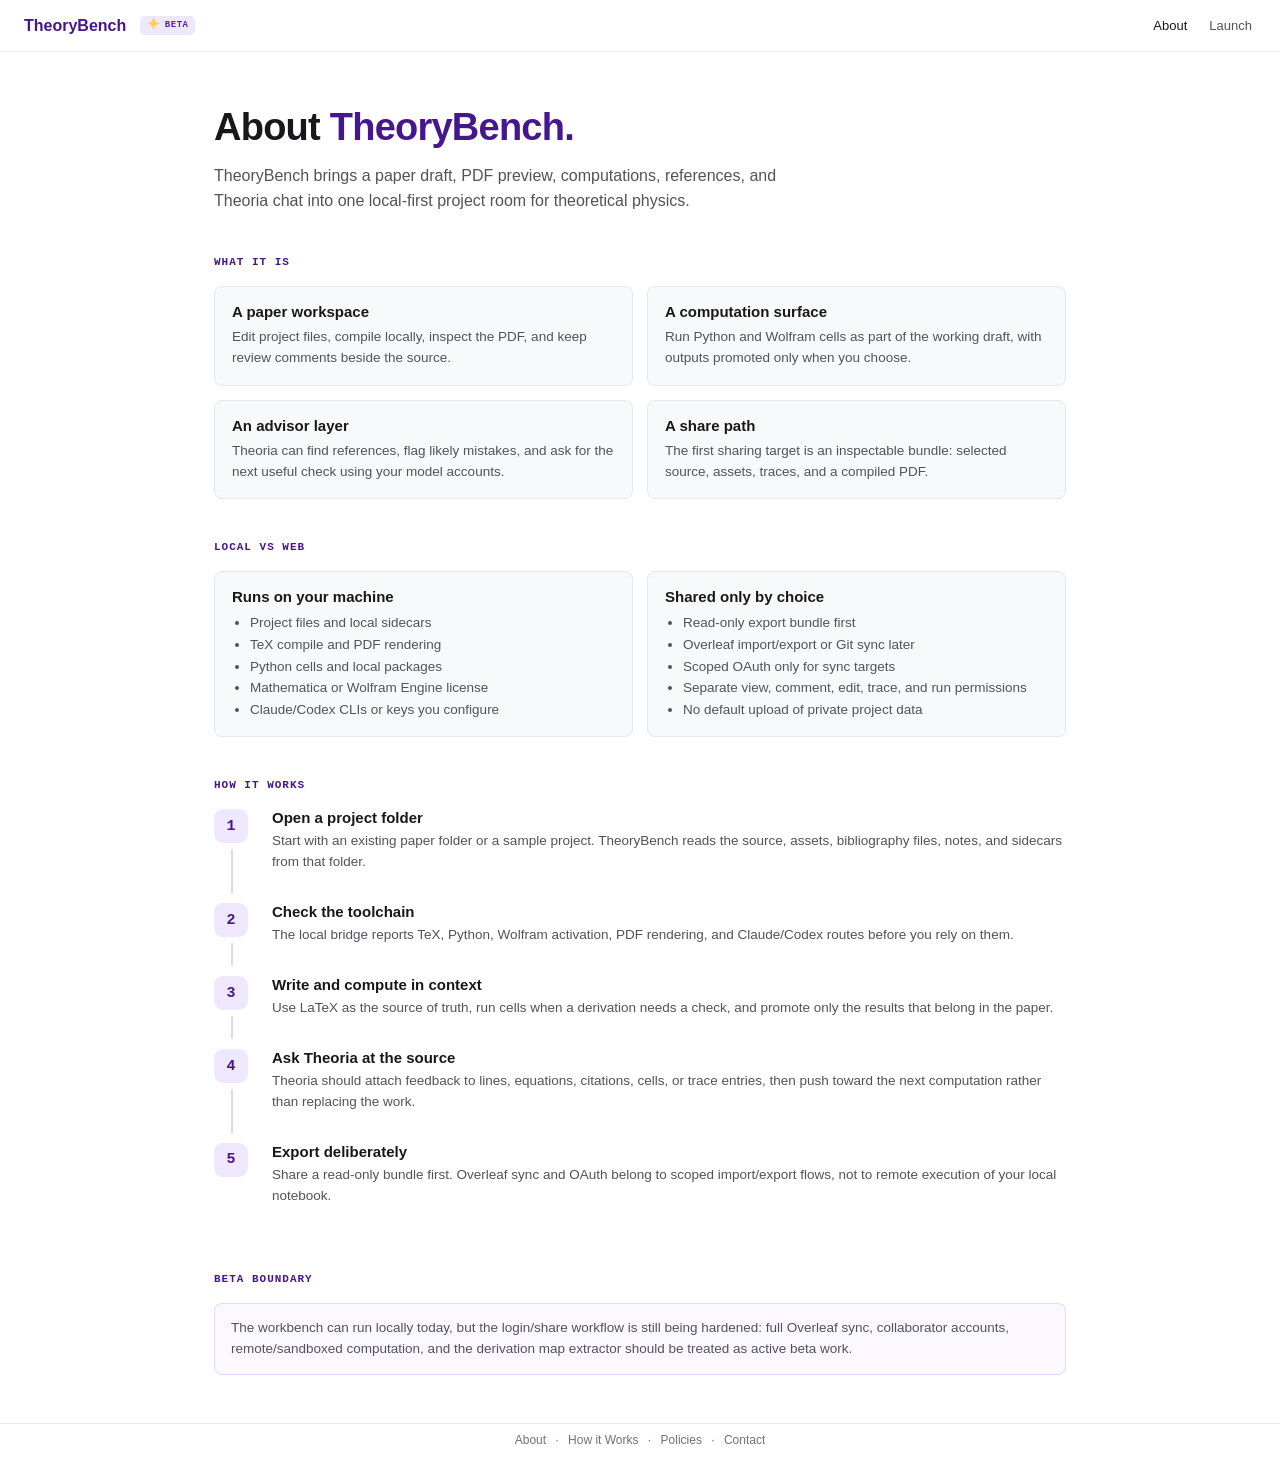
==== about.html @ 71f3ba2c "Publish TheoryBench static site (marketing + demo) for Cloudflare Pages" ====
<!doctype html>
<html lang="en">
<head>
  <meta charset="utf-8" />
  <meta name="viewport" content="width=device-width, initial-scale=1" />
  <title>TheoryBench — About</title>
  <style>
    :root {
      --sans:-apple-system,BlinkMacSystemFont,'Segoe UI',Roboto,sans-serif;
      --mono:'SF Mono',ui-monospace,Menlo,Consolas,monospace;
      --bg:#ffffff; --panel:#f8f9fa; --line:#e5e7eb; --line-soft:#f0f0f0;
      --ink:#18181b; --muted:#52525b; --faint:#71717a;
      --accent:#5d1fb8; --accent-strong:#46168f; --accent-soft:#efe7fb; --accent-line:#e3d6f6;
      --star:#ffd34d; --radius:8px;
    }
    * { box-sizing:border-box; }
    body { margin:0; color:var(--ink); font:14px/1.55 var(--sans); background:var(--bg); -webkit-font-smoothing:antialiased; min-height:100vh; display:flex; flex-direction:column; }
    a { color:inherit; }
    ::selection { background:rgba(93,31,184,.22); }
    code { font:12.5px var(--mono); background:var(--accent-soft); color:var(--accent-strong); padding:1px 5px; border-radius:4px; }

    .nav { display:flex; align-items:center; gap:14px; height:52px; padding:0 24px; border-bottom:1px solid var(--line); }
    .brand-mark { display:inline-flex; align-items:center; color:var(--accent-strong); font:700 16px/1 var(--sans); text-decoration:none; }
    .beta-tag { display:inline-flex; align-items:center; gap:4px; align-self:center; font:600 9px/1 var(--mono); letter-spacing:.06em; text-transform:uppercase; color:var(--accent); background:var(--accent-soft); padding:3px 6px; border-radius:5px; }
    .beta-tag .star { color:var(--star); font-size:17px; line-height:.8; transform:translateY(-.5px); }
    .nav .spacer { flex:1; }
    .nav a.navlink { color:var(--muted); text-decoration:none; font:500 13px var(--sans); padding:0 4px; }
    .nav a.navlink:hover { color:var(--ink); }

    .wrap { max-width:900px; width:100%; margin:0 auto; padding:54px 24px 48px; }
    .wrap h1 { margin:0 0 14px; font:700 38px/1.12 var(--sans); letter-spacing:-0.02em; }
    .wrap h1 .accent { color:var(--accent-strong); }
    .wrap .lede { margin:0; font-size:16px; line-height:1.6; color:var(--muted); max-width:64ch; }

    .section-label { margin:42px 0 18px; font:700 11px var(--mono); letter-spacing:.09em; text-transform:uppercase; color:var(--accent-strong); }
    .grid { display:grid; grid-template-columns:repeat(2,minmax(0,1fr)); gap:14px; }
    .card { border:1px solid var(--line); border-radius:var(--radius); background:var(--panel); padding:16px 17px; }
    .card h3 { margin:0 0 7px; font:700 15px var(--sans); }
    .card p { margin:0; color:var(--muted); font-size:13.5px; line-height:1.55; }
    .note { margin:18px 0 0; padding:14px 16px; border:1px solid var(--accent-line); border-radius:var(--radius); background:#fbf9ff; color:var(--muted); font-size:13.5px; line-height:1.55; }
    .steps { list-style:none; counter-reset:s; padding:0; margin:0; }
    .steps li { position:relative; padding:0 0 24px 58px; }
    .steps li:before { counter-increment:s; content:counter(s); position:absolute; left:0; top:0; width:34px; height:34px; border-radius:9px; background:var(--accent-soft); color:var(--accent-strong); font:700 15px var(--mono); display:grid; place-items:center; }
    .steps li:not(:last-child):after { content:""; position:absolute; left:17px; top:40px; bottom:4px; width:2px; background:var(--accent-line); }
    .steps h3 { margin:6px 0 5px; font:700 15px var(--sans); }
    .steps p { margin:0; color:var(--muted); font-size:13.5px; line-height:1.55; }
    .split { display:grid; grid-template-columns:1fr 1fr; gap:14px; }
    .split ul { margin:0; padding-left:18px; color:var(--muted); font-size:13.5px; line-height:1.6; }

    footer { margin-top:auto; border-top:1px solid var(--line); padding:7px 28px; color:var(--faint); font-size:12px; text-align:center; }
    footer a { color:var(--faint); text-decoration:none; margin:0 6px; }
    footer a:hover { color:var(--accent); }

    @media (max-width:700px) { .grid, .split { grid-template-columns:1fr; } }
    @media (max-width:520px) { .wrap h1 { font-size:30px; } }
  </style>
</head>
<body>
  <nav class="nav">
    <a class="brand-mark" href="index.html">Theory<span style="color:var(--accent-strong)">Bench</span></a>
    <span class="beta-tag"><span class="star">✦</span>beta</span>
    <span class="spacer"></span>
    <a class="navlink" href="about.html" aria-current="page" style="color:var(--ink)">About</a>
    <a class="navlink" href="manager.html">Launch</a>
  </nav>

  <main class="wrap">
    <h1>About <span class="accent">TheoryBench.</span></h1>
    <p class="lede">
      TheoryBench brings a paper draft, PDF preview, computations, references,
      and Theoria chat into one local-first project room for theoretical physics.
    </p>

    <p class="section-label">What it is</p>
    <div class="grid">
      <div class="card">
        <h3>A paper workspace</h3>
        <p>Edit project files, compile locally, inspect the PDF, and keep review comments beside the source.</p>
      </div>
      <div class="card">
        <h3>A computation surface</h3>
        <p>Run Python and Wolfram cells as part of the working draft, with outputs promoted only when you choose.</p>
      </div>
      <div class="card">
        <h3>An advisor layer</h3>
        <p>Theoria can find references, flag likely mistakes, and ask for the next useful check using your model accounts.</p>
      </div>
      <div class="card">
        <h3>A share path</h3>
        <p>The first sharing target is an inspectable bundle: selected source, assets, traces, and a compiled PDF.</p>
      </div>
    </div>

    <p class="section-label">Local vs web</p>
    <div class="split">
      <div class="card">
        <h3>Runs on your machine</h3>
        <ul>
          <li>Project files and local sidecars</li>
          <li>TeX compile and PDF rendering</li>
          <li>Python cells and local packages</li>
          <li>Mathematica or Wolfram Engine license</li>
          <li>Claude/Codex CLIs or keys you configure</li>
        </ul>
      </div>
      <div class="card">
        <h3>Shared only by choice</h3>
        <ul>
          <li>Read-only export bundle first</li>
          <li>Overleaf import/export or Git sync later</li>
          <li>Scoped OAuth only for sync targets</li>
          <li>Separate view, comment, edit, trace, and run permissions</li>
          <li>No default upload of private project data</li>
        </ul>
      </div>
    </div>

    <p class="section-label" id="how">How it works</p>
    <ol class="steps">
      <li>
        <h3>Open a project folder</h3>
        <p>Start with an existing paper folder or a sample project. TheoryBench reads the source, assets,
        bibliography files, notes, and sidecars from that folder.</p>
      </li>
      <li>
        <h3>Check the toolchain</h3>
        <p>The local bridge reports TeX, Python, Wolfram activation, PDF rendering, and Claude/Codex
        routes before you rely on them.</p>
      </li>
      <li>
        <h3>Write and compute in context</h3>
        <p>Use LaTeX as the source of truth, run cells when a derivation needs a check, and promote only
        the results that belong in the paper.</p>
      </li>
      <li>
        <h3>Ask Theoria at the source</h3>
        <p>Theoria should attach feedback to lines, equations, citations, cells, or trace entries, then
        push toward the next computation rather than replacing the work.</p>
      </li>
      <li>
        <h3>Export deliberately</h3>
        <p>Share a read-only bundle first. Overleaf sync and OAuth belong to scoped import/export flows,
        not to remote execution of your local notebook.</p>
      </li>
    </ol>

    <p class="section-label">Beta boundary</p>
    <p class="note">
      The workbench can run locally today, but the login/share workflow is still being hardened:
      full Overleaf sync, collaborator accounts, remote/sandboxed computation, and the derivation
      map extractor should be treated as active beta work.
    </p>
  </main>

  <footer>
    <a href="about.html">About</a> ·
    <a href="how-it-works.html">How it Works</a> ·
    <a href="policies.html">Policies</a> ·
    <a href="contact.html">Contact</a>
  </footer>
</body>
</html>
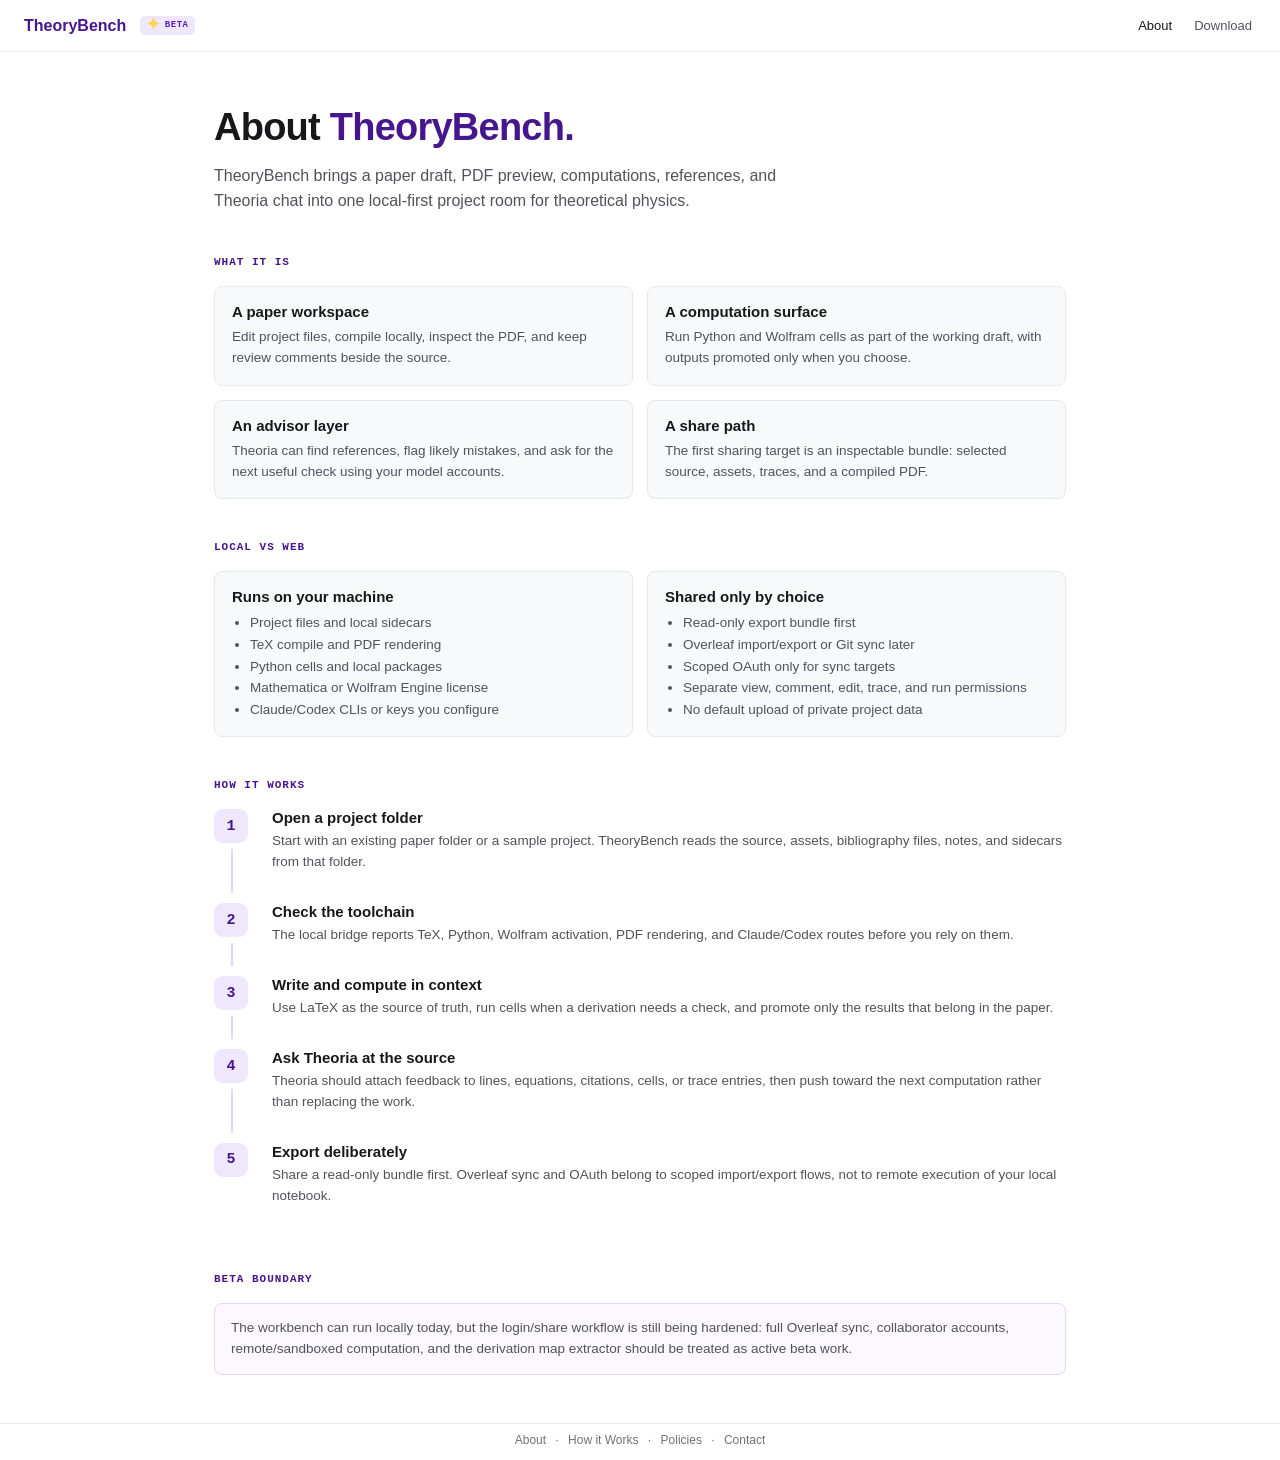
==== commit df33e820: "Nav: 'Launch' -> 'Download' (local-first: you run it after downloading, not in-browser)" ====
--- a/about.html
+++ b/about.html
@@ -61,7 +61,7 @@
     <span class="beta-tag"><span class="star">✦</span>beta</span>
     <span class="spacer"></span>
     <a class="navlink" href="about.html" aria-current="page" style="color:var(--ink)">About</a>
-    <a class="navlink" href="manager.html">Launch</a>
+    <a class="navlink" href="how-it-works.html">Download</a>
   </nav>
 
   <main class="wrap">
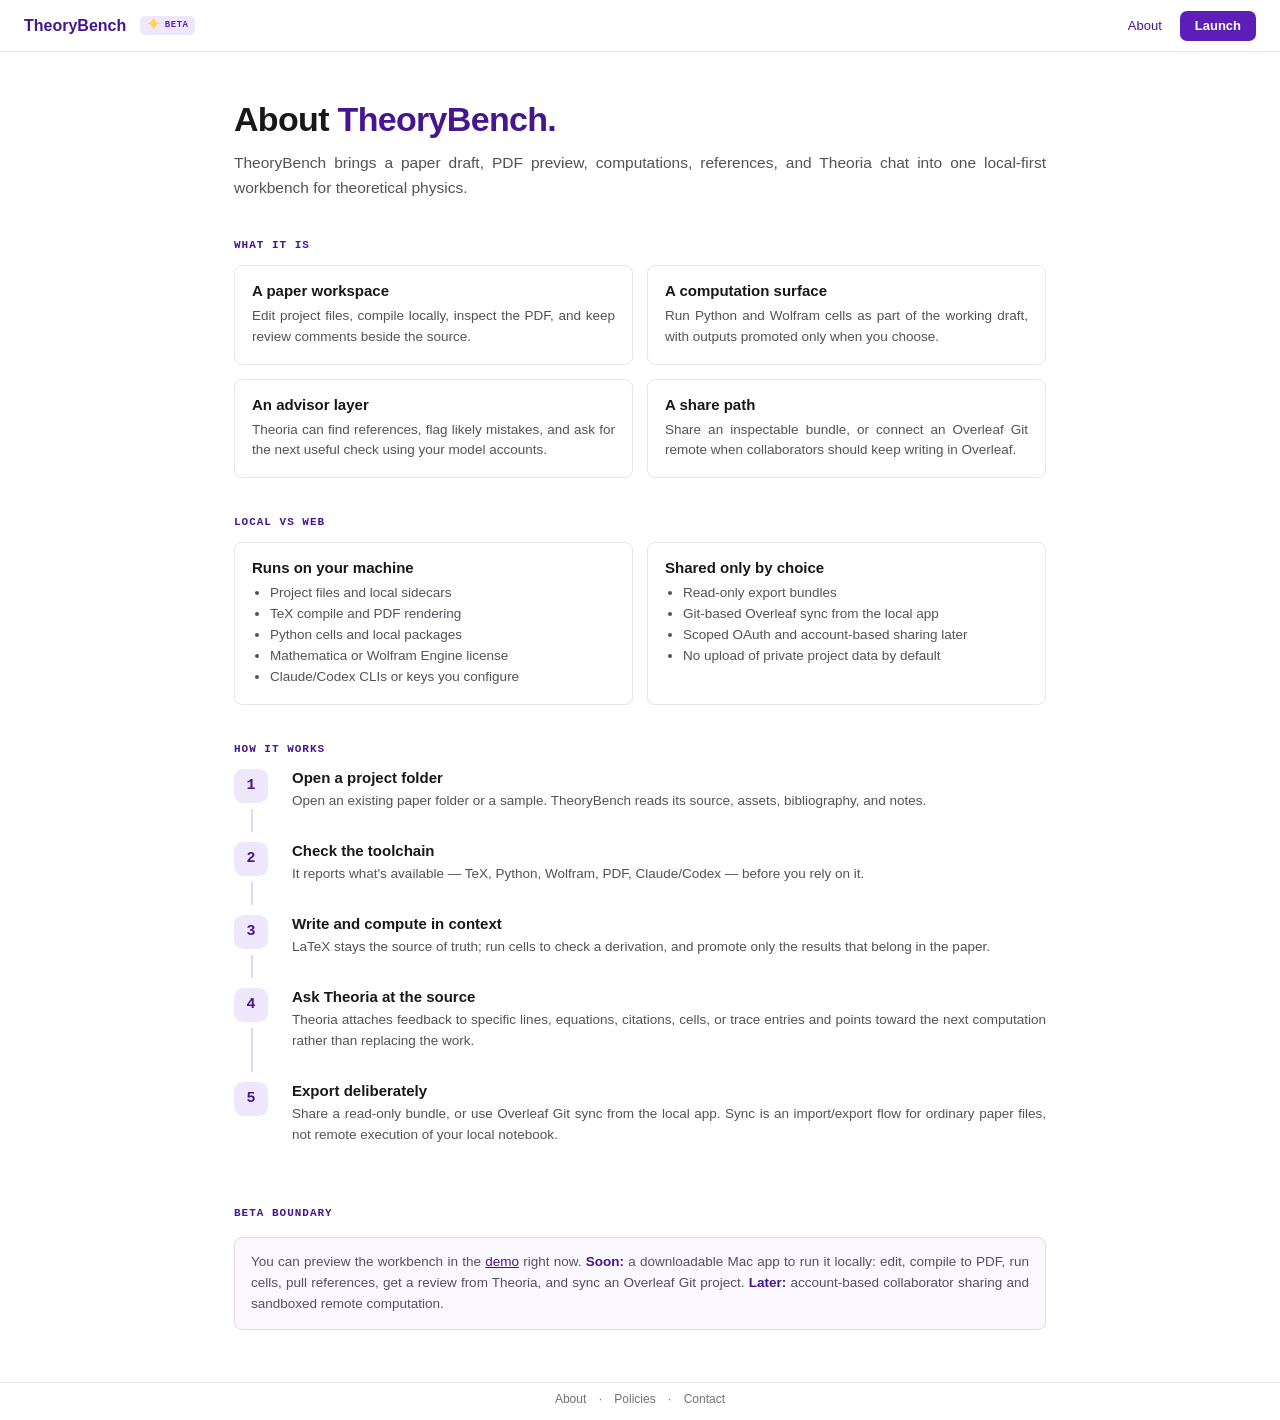
==== commit 0ae9c137: "deploy 2026-06-11" ====
--- a/about.html
+++ b/about.html
@@ -4,71 +4,22 @@
   <meta charset="utf-8" />
   <meta name="viewport" content="width=device-width, initial-scale=1" />
   <title>TheoryBench — About</title>
-  <style>
-    :root {
-      --sans:-apple-system,BlinkMacSystemFont,'Segoe UI',Roboto,sans-serif;
-      --mono:'SF Mono',ui-monospace,Menlo,Consolas,monospace;
-      --bg:#ffffff; --panel:#f8f9fa; --line:#e5e7eb; --line-soft:#f0f0f0;
-      --ink:#18181b; --muted:#52525b; --faint:#71717a;
-      --accent:#5d1fb8; --accent-strong:#46168f; --accent-soft:#efe7fb; --accent-line:#e3d6f6;
-      --star:#ffd34d; --radius:8px;
-    }
-    * { box-sizing:border-box; }
-    body { margin:0; color:var(--ink); font:14px/1.55 var(--sans); background:var(--bg); -webkit-font-smoothing:antialiased; min-height:100vh; display:flex; flex-direction:column; }
-    a { color:inherit; }
-    ::selection { background:rgba(93,31,184,.22); }
-    code { font:12.5px var(--mono); background:var(--accent-soft); color:var(--accent-strong); padding:1px 5px; border-radius:4px; }
-
-    .nav { display:flex; align-items:center; gap:14px; height:52px; padding:0 24px; border-bottom:1px solid var(--line); }
-    .brand-mark { display:inline-flex; align-items:center; color:var(--accent-strong); font:700 16px/1 var(--sans); text-decoration:none; }
-    .beta-tag { display:inline-flex; align-items:center; gap:4px; align-self:center; font:600 9px/1 var(--mono); letter-spacing:.06em; text-transform:uppercase; color:var(--accent); background:var(--accent-soft); padding:3px 6px; border-radius:5px; }
-    .beta-tag .star { color:var(--star); font-size:17px; line-height:.8; transform:translateY(-.5px); }
-    .nav .spacer { flex:1; }
-    .nav a.navlink { color:var(--muted); text-decoration:none; font:500 13px var(--sans); padding:0 4px; }
-    .nav a.navlink:hover { color:var(--ink); }
-
-    .wrap { max-width:900px; width:100%; margin:0 auto; padding:54px 24px 48px; }
-    .wrap h1 { margin:0 0 14px; font:700 38px/1.12 var(--sans); letter-spacing:-0.02em; }
-    .wrap h1 .accent { color:var(--accent-strong); }
-    .wrap .lede { margin:0; font-size:16px; line-height:1.6; color:var(--muted); max-width:64ch; }
-
-    .section-label { margin:42px 0 18px; font:700 11px var(--mono); letter-spacing:.09em; text-transform:uppercase; color:var(--accent-strong); }
-    .grid { display:grid; grid-template-columns:repeat(2,minmax(0,1fr)); gap:14px; }
-    .card { border:1px solid var(--line); border-radius:var(--radius); background:var(--panel); padding:16px 17px; }
-    .card h3 { margin:0 0 7px; font:700 15px var(--sans); }
-    .card p { margin:0; color:var(--muted); font-size:13.5px; line-height:1.55; }
-    .note { margin:18px 0 0; padding:14px 16px; border:1px solid var(--accent-line); border-radius:var(--radius); background:#fbf9ff; color:var(--muted); font-size:13.5px; line-height:1.55; }
-    .steps { list-style:none; counter-reset:s; padding:0; margin:0; }
-    .steps li { position:relative; padding:0 0 24px 58px; }
-    .steps li:before { counter-increment:s; content:counter(s); position:absolute; left:0; top:0; width:34px; height:34px; border-radius:9px; background:var(--accent-soft); color:var(--accent-strong); font:700 15px var(--mono); display:grid; place-items:center; }
-    .steps li:not(:last-child):after { content:""; position:absolute; left:17px; top:40px; bottom:4px; width:2px; background:var(--accent-line); }
-    .steps h3 { margin:6px 0 5px; font:700 15px var(--sans); }
-    .steps p { margin:0; color:var(--muted); font-size:13.5px; line-height:1.55; }
-    .split { display:grid; grid-template-columns:1fr 1fr; gap:14px; }
-    .split ul { margin:0; padding-left:18px; color:var(--muted); font-size:13.5px; line-height:1.6; }
-
-    footer { margin-top:auto; border-top:1px solid var(--line); padding:7px 28px; color:var(--faint); font-size:12px; text-align:center; }
-    footer a { color:var(--faint); text-decoration:none; margin:0 6px; }
-    footer a:hover { color:var(--accent); }
-
-    @media (max-width:700px) { .grid, .split { grid-template-columns:1fr; } }
-    @media (max-width:520px) { .wrap h1 { font-size:30px; } }
-  </style>
+  <link rel="stylesheet" href="styles.css" />
 </head>
 <body>
   <nav class="nav">
     <a class="brand-mark" href="index.html">Theory<span style="color:var(--accent-strong)">Bench</span></a>
     <span class="beta-tag"><span class="star">✦</span>beta</span>
     <span class="spacer"></span>
-    <a class="navlink" href="about.html" aria-current="page" style="color:var(--ink)">About</a>
-    <a class="navlink" href="how-it-works.html">Download</a>
+    <a class="navlink" href="about.html" aria-current="page" style="color:var(--accent-strong)">About</a>
+    <a class="launch" href="coming-soon.html">Launch</a>
   </nav>
 
   <main class="wrap">
     <h1>About <span class="accent">TheoryBench.</span></h1>
     <p class="lede">
       TheoryBench brings a paper draft, PDF preview, computations, references,
-      and Theoria chat into one local-first project room for theoretical physics.
+      and Theoria chat into one local-first workbench for theoretical physics.
     </p>
 
     <p class="section-label">What it is</p>
@@ -87,7 +38,7 @@
       </div>
       <div class="card">
         <h3>A share path</h3>
-        <p>The first sharing target is an inspectable bundle: selected source, assets, traces, and a compiled PDF.</p>
+        <p>Share an inspectable bundle, or connect an Overleaf Git remote when collaborators should keep writing in Overleaf.</p>
       </div>
     </div>
 
@@ -106,11 +57,10 @@
       <div class="card">
         <h3>Shared only by choice</h3>
         <ul>
-          <li>Read-only export bundle first</li>
-          <li>Overleaf import/export or Git sync later</li>
-          <li>Scoped OAuth only for sync targets</li>
-          <li>Separate view, comment, edit, trace, and run permissions</li>
-          <li>No default upload of private project data</li>
+          <li>Read-only export bundles</li>
+          <li>Git-based Overleaf sync from the local app</li>
+          <li>Scoped OAuth and account-based sharing later</li>
+          <li>No upload of private project data by default</li>
         </ul>
       </div>
     </div>
@@ -119,42 +69,41 @@
     <ol class="steps">
       <li>
         <h3>Open a project folder</h3>
-        <p>Start with an existing paper folder or a sample project. TheoryBench reads the source, assets,
-        bibliography files, notes, and sidecars from that folder.</p>
+        <p>Open an existing paper folder or a sample. TheoryBench reads its source, assets,
+        bibliography, and notes.</p>
       </li>
       <li>
         <h3>Check the toolchain</h3>
-        <p>The local bridge reports TeX, Python, Wolfram activation, PDF rendering, and Claude/Codex
-        routes before you rely on them.</p>
+        <p>It reports what's available — TeX, Python, Wolfram, PDF, Claude/Codex — before you rely on it.</p>
       </li>
       <li>
         <h3>Write and compute in context</h3>
-        <p>Use LaTeX as the source of truth, run cells when a derivation needs a check, and promote only
+        <p>LaTeX stays the source of truth; run cells to check a derivation, and promote only
         the results that belong in the paper.</p>
       </li>
       <li>
         <h3>Ask Theoria at the source</h3>
-        <p>Theoria should attach feedback to lines, equations, citations, cells, or trace entries, then
-        push toward the next computation rather than replacing the work.</p>
+        <p>Theoria attaches feedback to specific lines, equations, citations, cells, or trace entries
+        and points toward the next computation rather than replacing the work.</p>
       </li>
       <li>
         <h3>Export deliberately</h3>
-        <p>Share a read-only bundle first. Overleaf sync and OAuth belong to scoped import/export flows,
-        not to remote execution of your local notebook.</p>
+        <p>Share a read-only bundle, or use Overleaf Git sync from the local app. Sync is an import/export
+        flow for ordinary paper files, not remote execution of your local notebook.</p>
       </li>
     </ol>
 
     <p class="section-label">Beta boundary</p>
     <p class="note">
-      The workbench can run locally today, but the login/share workflow is still being hardened:
-      full Overleaf sync, collaborator accounts, remote/sandboxed computation, and the derivation
-      map extractor should be treated as active beta work.
+      You can preview the workbench in the <a href="project.html?demo=1" style="color:var(--accent-strong)">demo</a>
+      right now. <strong>Soon:</strong> a downloadable Mac app to run it locally: edit, compile to PDF, run cells,
+      pull references, get a review from Theoria, and sync an Overleaf Git project. <strong>Later:</strong>
+      account-based collaborator sharing and sandboxed remote computation.
     </p>
   </main>
 
   <footer>
     <a href="about.html">About</a> ·
-    <a href="how-it-works.html">How it Works</a> ·
     <a href="policies.html">Policies</a> ·
     <a href="contact.html">Contact</a>
   </footer>
--- a/styles.css
+++ b/styles.css
@@ -0,0 +1,96 @@
+/* TheoryBench — shared styles for every public page. Edit here once; all pages follow. */
+:root {
+  --sans:-apple-system,BlinkMacSystemFont,'Segoe UI',Roboto,sans-serif;
+  --mono:'SF Mono',ui-monospace,Menlo,Consolas,monospace;
+  --bg:#ffffff; --panel:#ffffff; --line:#e5e7eb; --line-soft:#f0f0f0;
+  --ink:#18181b; --muted:#52525b; --faint:#71717a;
+  --accent:#5d1fb8; --accent-strong:#46168f; --accent-deep:#34106b; --accent-soft:#efe7fb; --accent-line:#e3d6f6;
+  --star:#ffd34d; --radius:8px;
+}
+* { box-sizing:border-box; }
+
+/* Zero-width scrollbar: the page still scrolls (trackpad/wheel), but the bar takes no width.
+   So there's no gutter, no width jitter between pages, and the nav/footer lines reach the edge. */
+html { scrollbar-width:none; -ms-overflow-style:none; }
+html::-webkit-scrollbar, body::-webkit-scrollbar { width:0; height:0; display:none; }
+
+body { margin:0; color:var(--ink); font:14px/1.55 var(--sans); background:var(--bg); -webkit-font-smoothing:antialiased; min-height:100vh; display:flex; flex-direction:column; }
+a { color:inherit; }
+::selection { background:rgba(93,31,184,.22); }
+:focus-visible { outline:2px solid var(--accent); outline-offset:2px; border-radius:4px; }
+code { font:12.5px var(--mono); background:var(--accent-soft); color:var(--accent-strong); padding:1px 5px; border-radius:4px; }
+
+/* Nav — border-bottom now spans full viewport width */
+.nav { display:flex; align-items:center; gap:14px; height:52px; padding:0 24px; border-bottom:1px solid var(--line); }
+.brand-mark { display:inline-flex; align-items:center; color:var(--accent-strong); font:700 16px/1 var(--sans); text-decoration:none; }
+.beta-tag { display:inline-flex; align-items:center; gap:4px; align-self:center; font:600 9px/1 var(--mono); letter-spacing:.06em; text-transform:uppercase; color:var(--accent); background:var(--accent-soft); padding:3px 6px; border-radius:5px; }
+.beta-tag .star { color:var(--star); font-size:17px; line-height:.8; transform:translateY(-.5px); }
+.nav .spacer { flex:1; }
+.nav a.navlink { color:var(--muted); text-decoration:none; font:500 13px var(--sans); padding:0 4px; }
+.nav a.navlink:hover { color:var(--ink); }
+.nav a.navlink.current { color:var(--accent-strong); }
+.launch { display:inline-flex; align-items:center; height:30px; padding:0 15px; border-radius:7px; background:var(--accent); color:#fff; font:600 13px var(--sans); text-decoration:none; }
+.launch:hover { background:var(--accent-strong); }
+
+/* Buttons */
+.btn { display:inline-flex; align-items:center; gap:7px; height:38px; padding:0 18px; border-radius:8px; border:1px solid var(--line); background:#fff; color:var(--ink); font:600 14px var(--sans); text-decoration:none; cursor:pointer; }
+.btn:hover { background:var(--line-soft); }
+.btn.primary { border-color:var(--accent); background:var(--accent); color:#fff; }
+.btn.primary:hover { background:var(--accent-strong); border-color:var(--accent-strong); }
+.btn.sm { height:32px; padding:0 13px; font-size:13px; border-radius:7px; }
+
+/* Content column — same width on every page */
+.wrap { max-width:860px; width:100%; margin:0 auto; padding:48px 24px 52px; }
+.wrap h1 { margin:0 0 12px; font:700 34px/1.15 var(--sans); letter-spacing:-0.02em; }
+.accent { color:var(--accent-strong); }
+.lede { margin:0; color:var(--muted); font-size:15.5px; line-height:1.6; text-align:justify; }
+.lede a { color:var(--accent-strong); }
+.cta { display:flex; gap:12px; flex-wrap:wrap; margin-top:24px; }
+.section-label { margin:38px 0 14px; font:700 11px var(--mono); letter-spacing:.09em; text-transform:uppercase; color:var(--accent-strong); }
+.note { margin:18px 0 0; padding:14px 16px; border:1px solid var(--accent-line); border-radius:var(--radius); background:#fbf9ff; color:var(--muted); font-size:13.5px; line-height:1.55; text-align:justify; }
+.note a, .note strong { color:var(--accent-strong); }
+
+/* Cards / grids */
+.grid { display:grid; grid-template-columns:repeat(2,minmax(0,1fr)); gap:14px; }
+.split { display:grid; grid-template-columns:1fr 1fr; gap:14px; }
+.card { border:1px solid var(--line); border-radius:var(--radius); background:var(--panel); padding:16px 17px; }
+.card h3 { margin:0 0 7px; font:700 15px var(--sans); }
+.card p, .card li { color:var(--muted); font-size:13.5px; line-height:1.55; text-align:justify; }
+.card p { margin:0; }
+.card ul, .split ul { margin:0; padding-left:18px; color:var(--muted); font-size:13.5px; line-height:1.6; }
+
+/* Steps (about) */
+.steps { list-style:none; counter-reset:s; padding:0; margin:0; }
+.steps li { position:relative; padding:0 0 24px 58px; }
+.steps li:before { counter-increment:s; content:counter(s); position:absolute; left:0; top:0; width:34px; height:34px; border-radius:9px; background:var(--accent-soft); color:var(--accent-strong); font:700 15px var(--mono); display:grid; place-items:center; }
+.steps li:not(:last-child):after { content:""; position:absolute; left:17px; top:40px; bottom:4px; width:2px; background:var(--accent-line); }
+.steps h3 { margin:6px 0 5px; font:700 15px var(--sans); }
+.steps p { margin:0; color:var(--muted); font-size:13.5px; line-height:1.55; text-align:justify; }
+
+/* Index hero + pillars */
+.hero { max-width:1040px; margin:0 auto; padding:56px 24px 24px; display:grid; grid-template-columns:1fr 360px; gap:40px; align-items:center; }
+.hero .copy { padding-top:22px; }
+.hero .copy h1 { margin:0 0 16px; font:700 38px/1.12 var(--sans); letter-spacing:-0.02em; color:var(--ink); }
+.hero .copy p.lede { margin:0 0 26px; font-size:16.5px; line-height:1.6; color:var(--muted); max-width:30em; text-align:justify; }
+.hero .cta { margin-top:8px; }
+.mascot-wrap { display:flex; justify-content:center; }
+.mascot { width:330px; height:auto; display:block; }
+.pillars { max-width:1040px; margin:0 auto; padding:18px 24px 64px; display:grid; grid-template-columns:repeat(4,1fr); gap:16px; }
+.pillar { border:1px solid var(--line); border-radius:var(--radius); padding:16px 16px 18px; background:var(--panel); }
+.pillar h3 { margin:0 0 6px; font:600 12px var(--mono); letter-spacing:.01em; color:var(--accent-strong); }
+.pillar p { margin:0; font-size:13px; line-height:1.5; color:var(--muted); text-align:justify; }
+
+/* Footer — border-top spans full viewport width */
+footer { margin-top:auto; border-top:1px solid var(--line); padding:7px 28px; color:var(--faint); font-size:12px; text-align:center; }
+footer a { color:var(--faint); text-decoration:none; margin:0 9px; }
+footer a:hover { color:var(--accent); }
+
+@media (max-width:840px) {
+  .hero { grid-template-columns:1fr; text-align:center; padding-top:40px; }
+  .hero .copy p.lede { margin-left:auto; margin-right:auto; }
+  .hero .cta { justify-content:center; }
+  .mascot-wrap { order:-1; }
+  .pillars { grid-template-columns:repeat(2,1fr); }
+}
+@media (max-width:700px) { .grid, .split { grid-template-columns:1fr; } }
+@media (max-width:520px) { .pillars { grid-template-columns:1fr; } .hero .copy h1 { font-size:32px; } .wrap h1 { font-size:30px; } }
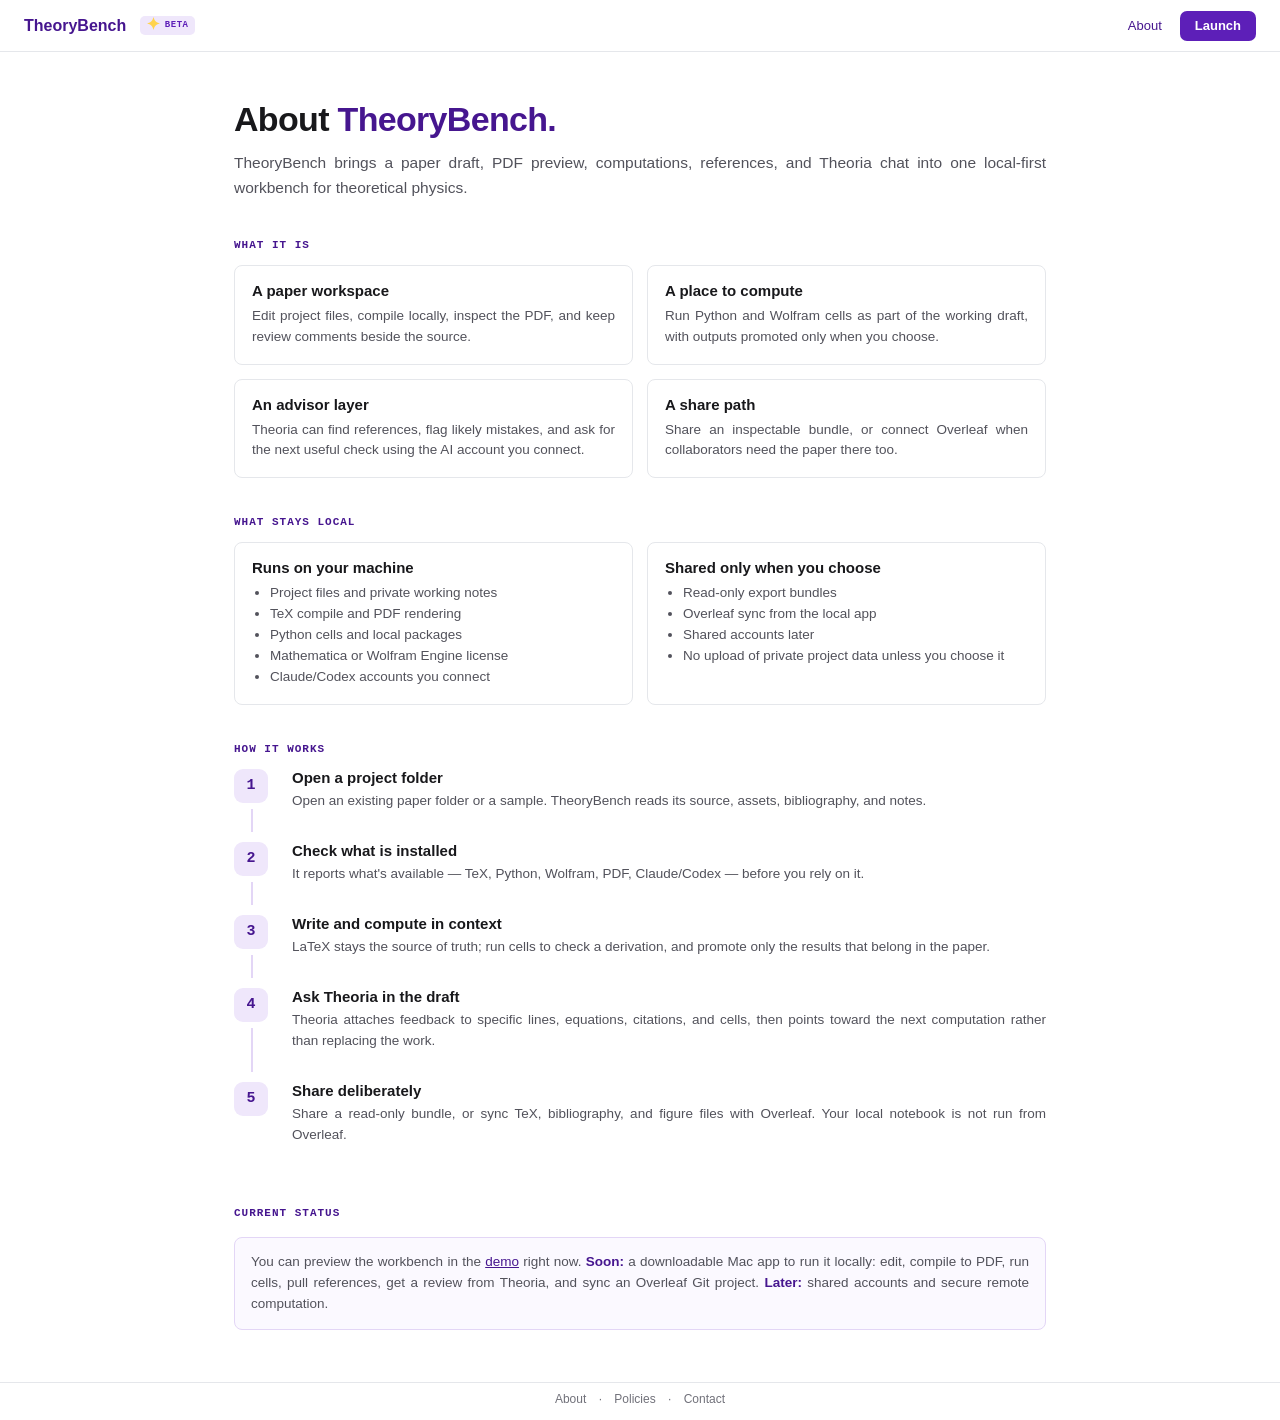
==== commit 95fa520a: "deploy 2026-06-11" ====
--- a/about.html
+++ b/about.html
@@ -29,38 +29,38 @@
         <p>Edit project files, compile locally, inspect the PDF, and keep review comments beside the source.</p>
       </div>
       <div class="card">
-        <h3>A computation surface</h3>
+        <h3>A place to compute</h3>
         <p>Run Python and Wolfram cells as part of the working draft, with outputs promoted only when you choose.</p>
       </div>
       <div class="card">
         <h3>An advisor layer</h3>
-        <p>Theoria can find references, flag likely mistakes, and ask for the next useful check using your model accounts.</p>
+        <p>Theoria can find references, flag likely mistakes, and ask for the next useful check using the AI account you connect.</p>
       </div>
       <div class="card">
         <h3>A share path</h3>
-        <p>Share an inspectable bundle, or connect an Overleaf Git remote when collaborators should keep writing in Overleaf.</p>
+        <p>Share an inspectable bundle, or connect Overleaf when collaborators need the paper there too.</p>
       </div>
     </div>
 
-    <p class="section-label">Local vs web</p>
+    <p class="section-label">What stays local</p>
     <div class="split">
       <div class="card">
         <h3>Runs on your machine</h3>
         <ul>
-          <li>Project files and local sidecars</li>
+          <li>Project files and private working notes</li>
           <li>TeX compile and PDF rendering</li>
           <li>Python cells and local packages</li>
           <li>Mathematica or Wolfram Engine license</li>
-          <li>Claude/Codex CLIs or keys you configure</li>
+          <li>Claude/Codex accounts you connect</li>
         </ul>
       </div>
       <div class="card">
-        <h3>Shared only by choice</h3>
+        <h3>Shared only when you choose</h3>
         <ul>
           <li>Read-only export bundles</li>
-          <li>Git-based Overleaf sync from the local app</li>
-          <li>Scoped OAuth and account-based sharing later</li>
-          <li>No upload of private project data by default</li>
+          <li>Overleaf sync from the local app</li>
+          <li>Shared accounts later</li>
+          <li>No upload of private project data unless you choose it</li>
         </ul>
       </div>
     </div>
@@ -73,7 +73,7 @@
         bibliography, and notes.</p>
       </li>
       <li>
-        <h3>Check the toolchain</h3>
+        <h3>Check what is installed</h3>
         <p>It reports what's available — TeX, Python, Wolfram, PDF, Claude/Codex — before you rely on it.</p>
       </li>
       <li>
@@ -82,23 +82,23 @@
         the results that belong in the paper.</p>
       </li>
       <li>
-        <h3>Ask Theoria at the source</h3>
-        <p>Theoria attaches feedback to specific lines, equations, citations, cells, or trace entries
-        and points toward the next computation rather than replacing the work.</p>
+        <h3>Ask Theoria in the draft</h3>
+        <p>Theoria attaches feedback to specific lines, equations, citations, and cells,
+        then points toward the next computation rather than replacing the work.</p>
       </li>
       <li>
-        <h3>Export deliberately</h3>
-        <p>Share a read-only bundle, or use Overleaf Git sync from the local app. Sync is an import/export
-        flow for ordinary paper files, not remote execution of your local notebook.</p>
+        <h3>Share deliberately</h3>
+        <p>Share a read-only bundle, or sync TeX, bibliography, and figure files with Overleaf. Your local
+        notebook is not run from Overleaf.</p>
       </li>
     </ol>
 
-    <p class="section-label">Beta boundary</p>
+    <p class="section-label">Current status</p>
     <p class="note">
       You can preview the workbench in the <a href="project.html?demo=1" style="color:var(--accent-strong)">demo</a>
       right now. <strong>Soon:</strong> a downloadable Mac app to run it locally: edit, compile to PDF, run cells,
       pull references, get a review from Theoria, and sync an Overleaf Git project. <strong>Later:</strong>
-      account-based collaborator sharing and sandboxed remote computation.
+      shared accounts and secure remote computation.
     </p>
   </main>
 
--- a/styles.css
+++ b/styles.css
@@ -43,11 +43,11 @@
 .wrap { max-width:860px; width:100%; margin:0 auto; padding:48px 24px 52px; }
 .wrap h1 { margin:0 0 12px; font:700 34px/1.15 var(--sans); letter-spacing:-0.02em; }
 .accent { color:var(--accent-strong); }
-.lede { margin:0; color:var(--muted); font-size:15.5px; line-height:1.6; text-align:justify; }
+.lede { margin:0; color:var(--muted); font-size:15.5px; line-height:1.6; text-align:justify; text-align-last:left; }
 .lede a { color:var(--accent-strong); }
 .cta { display:flex; gap:12px; flex-wrap:wrap; margin-top:24px; }
 .section-label { margin:38px 0 14px; font:700 11px var(--mono); letter-spacing:.09em; text-transform:uppercase; color:var(--accent-strong); }
-.note { margin:18px 0 0; padding:14px 16px; border:1px solid var(--accent-line); border-radius:var(--radius); background:#fbf9ff; color:var(--muted); font-size:13.5px; line-height:1.55; text-align:justify; }
+.note { margin:18px 0 0; padding:14px 16px; border:1px solid var(--accent-line); border-radius:var(--radius); background:#fbf9ff; color:var(--muted); font-size:13.5px; line-height:1.55; text-align:justify; text-align-last:left; }
 .note a, .note strong { color:var(--accent-strong); }
 
 /* Cards / grids */
@@ -55,7 +55,7 @@
 .split { display:grid; grid-template-columns:1fr 1fr; gap:14px; }
 .card { border:1px solid var(--line); border-radius:var(--radius); background:var(--panel); padding:16px 17px; }
 .card h3 { margin:0 0 7px; font:700 15px var(--sans); }
-.card p, .card li { color:var(--muted); font-size:13.5px; line-height:1.55; text-align:justify; }
+.card p, .card li { color:var(--muted); font-size:13.5px; line-height:1.55; text-align:justify; text-align-last:left; }
 .card p { margin:0; }
 .card ul, .split ul { margin:0; padding-left:18px; color:var(--muted); font-size:13.5px; line-height:1.6; }
 
@@ -65,7 +65,7 @@
 .steps li:before { counter-increment:s; content:counter(s); position:absolute; left:0; top:0; width:34px; height:34px; border-radius:9px; background:var(--accent-soft); color:var(--accent-strong); font:700 15px var(--mono); display:grid; place-items:center; }
 .steps li:not(:last-child):after { content:""; position:absolute; left:17px; top:40px; bottom:4px; width:2px; background:var(--accent-line); }
 .steps h3 { margin:6px 0 5px; font:700 15px var(--sans); }
-.steps p { margin:0; color:var(--muted); font-size:13.5px; line-height:1.55; text-align:justify; }
+.steps p { margin:0; color:var(--muted); font-size:13.5px; line-height:1.55; text-align:justify; text-align-last:left; }
 
 /* Index hero + pillars */
 .hero { max-width:1040px; margin:0 auto; padding:56px 24px 24px; display:grid; grid-template-columns:1fr 360px; gap:40px; align-items:center; }
